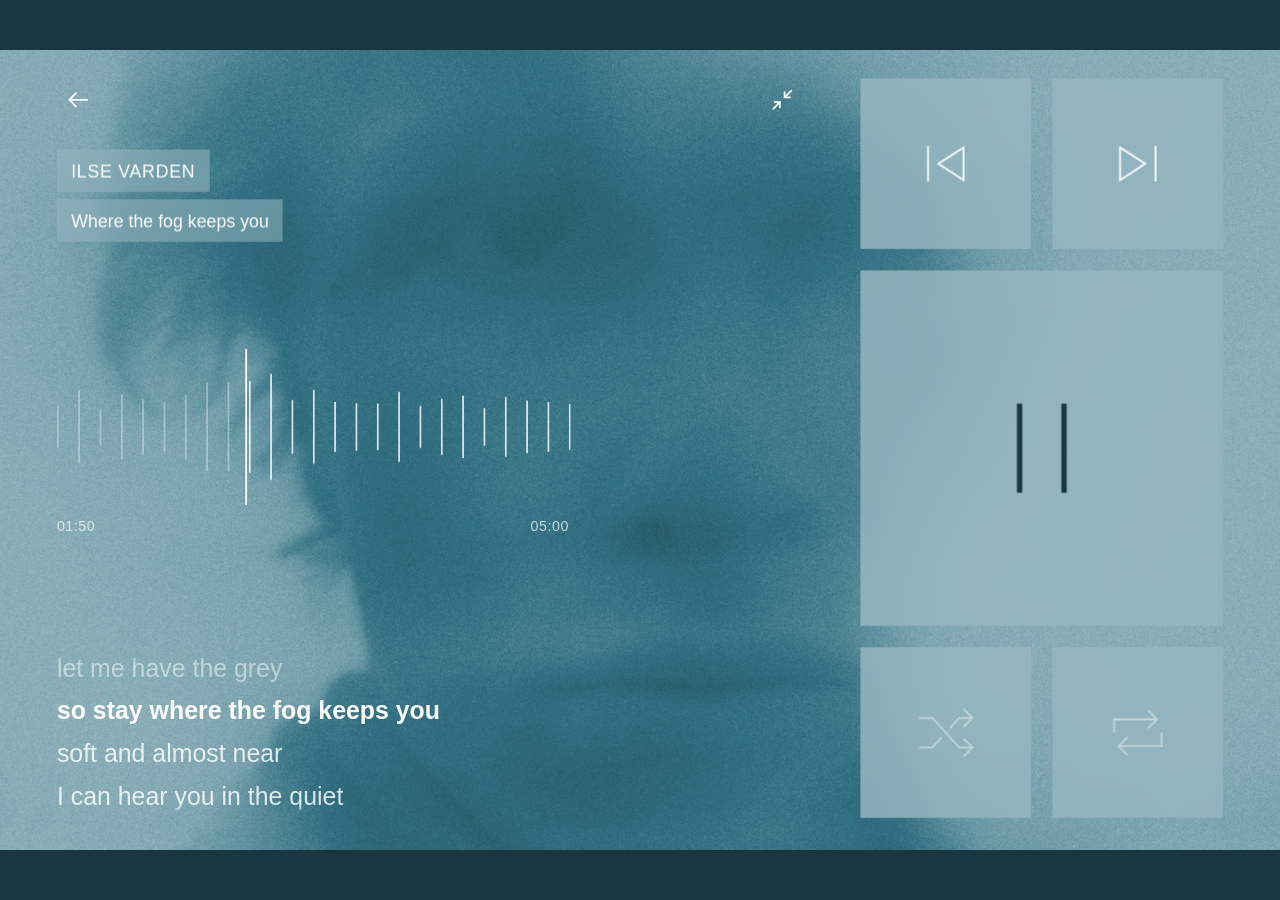
==== cool-calm-prototype.html @ d815b4c5 "Cool and Calm prototype v1: tinted portrait background, tile controls, sound line that shows progres" ====
<!doctype html>
<html lang="en">
<head>
<meta charset="utf-8">
<meta name="viewport" content="width=device-width, initial-scale=1">
<title>Cool and Calm · prototype</title>
<style>
  /* ── Tokens ───────────────────────────────────────────────
     8px grid: every margin, padding and gap is a multiple of 8. */
  :root {
    --space-1: 8px;
    --space-2: 16px;
    --space-3: 24px;
    --space-4: 32px;
    --space-6: 48px;
    --space-8: 64px;

    /* The three colors (Figma: Color 1, 2, 3) */
    --c1: #95b6bf;   /* mist: light */
    --c2: #317082;   /* deep blue-teal: middle */
    --c3: #183740;   /* night: dark */
    --white: #ffffff;
    --white-soft: rgba(255, 255, 255, 0.72);
    --tile: rgba(149, 182, 191, 0.86);   /* Color 1, slightly see-through */
    --tag:  rgba(149, 182, 191, 0.55);

    --sans: 'Helvetica Neue', Helvetica, Arial, sans-serif;
    --stroke: 2px;   /* sharp thin lines for the small icons */
  }

  html, body { margin: 0; height: 100%; background: var(--c3); overflow: hidden; }

  /* The screen is always 1440×900, scaled to fit the window */
  .stage {
    position: absolute; left: 50%; top: 50%;
    width: 1440px; height: 900px;
    transform-origin: 0 0;
    overflow: hidden;
    color: var(--white);
    font-family: var(--sans);
    background: var(--c2);
  }

  /* ── Background: the artist portrait, tinted live with the three colors (tritone) ── */
  .portrait {
    position: absolute; width: 1800px; height: 1800px;   /* zoomed in so the face fills the screen */
    left: -196px; top: -522px;
    filter: url(#tritone);
    user-select: none; pointer-events: none;
  }

  /* ── Icons: thin, sharp lines ── */
  .icon { fill: none; stroke: currentColor; stroke-linecap: butt; stroke-linejoin: miter; }
  .icon path { stroke-width: var(--stroke); vector-effect: non-scaling-stroke; }

  button { all: unset; cursor: pointer; box-sizing: border-box; }
  button:focus-visible { outline: 2px solid var(--white); outline-offset: 4px; }   /* 4px: deliberate half step */

  /* ── Left column: back/collapse, tags, sound line, lyrics ── */
  .left {
    position: absolute; left: var(--space-8); top: var(--space-4);
    width: 840px; height: 832px;    /* 840 = up to 64px before the tiles; 832 = same height as the tiles */
  }

  .top { display: flex; justify-content: space-between; height: 48px; }
  .top button { width: 48px; height: 48px; display: grid; place-items: center; color: var(--white); }
  .top .icon { width: 32px; height: 32px; transition: transform 0.25s cubic-bezier(.2, .8, .2, 1); }
  .top .back:hover .icon, .top .back:focus-visible .icon { transform: translateX(-4px); }
  .top .collapse:hover .icon, .top .collapse:focus-visible .icon { transform: scale(0.88); }

  .tags { margin-top: var(--space-4); display: flex; flex-direction: column; align-items: flex-start; gap: var(--space-1); }
  .tag {
    margin: 0; padding: var(--space-1) var(--space-2);
    font-size: 20px; line-height: 32px; font-weight: 400;
    background: var(--tag);
    -webkit-backdrop-filter: blur(8px); backdrop-filter: blur(8px);
  }
  .tag.artist { text-transform: uppercase; letter-spacing: 0.04em; font-weight: 500; }

  /* Sound line: thin bars that pulse with the music AND show progress.
     Bars already played fade into the fog; the bright line is "now". Click or drag to jump. */
  .sound { position: absolute; left: 0; top: 304px; width: 576px; }   /* roughly centered between tags and lyrics */
  .sound canvas { display: block; width: 576px; height: 176px; cursor: pointer; touch-action: none; }
  .times {
    margin-top: var(--space-2); display: flex; justify-content: space-between;
    font-size: 16px; line-height: 16px; letter-spacing: 0.04em;
    font-variant-numeric: tabular-nums; color: var(--white-soft);
  }

  /* Lyrics: 4 lines visible. The line being sung is always the 2nd one, in bold.
     Each new line moves the whole block up by one line. */
  .lyrics {
    position: absolute; left: 0; bottom: 0; width: 840px; height: 192px;   /* 4 lines × 48px */
    overflow: hidden;
    -webkit-mask-image: linear-gradient(to bottom, transparent 0, #000 16px, #000 176px, transparent 192px);
            mask-image: linear-gradient(to bottom, transparent 0, #000 16px, #000 176px, transparent 192px);
    transition: opacity 0.8s ease;
  }
  .lines { margin: 0; padding: 0; list-style: none; transition: transform 0.6s cubic-bezier(.4, 0, .2, 1); }
  .lines li {
    font-size: 28px; line-height: 48px; font-weight: 300; white-space: nowrap;
    opacity: 0.82; transition: opacity 0.6s ease;
  }
  .lines li.past { opacity: 0.5; }
  .lines li.now  { font-weight: 600; opacity: 1; }
  .paused .lyrics { opacity: 0.6; }

  /* ── Right column: the tile grid ── */
  .tiles {
    position: absolute; right: var(--space-8); top: var(--space-4);
    width: 408px; height: 832px;
    display: grid; gap: var(--space-3);
    grid-template-columns: 192px 192px;
    grid-template-rows: 192px 400px 192px;
    grid-template-areas: "prev next" "play play" "shuffle repeat";
  }
  .tile {
    display: grid; place-items: center;
    background: var(--tile); color: var(--white);
    -webkit-backdrop-filter: blur(8px); backdrop-filter: blur(8px);
  }
  .tile .icon { width: 80px; height: 80px; }
  /* Hover: the tile turns solid and the icon goes dark. Instant, like Warm and Calm. */
  .tile:hover, .tile:focus-visible { background: var(--c1); color: var(--c3); }
  .tile.toggle.off .icon { opacity: 0.45; }
  .tile.toggle.off:hover .icon { opacity: 0.8; }

  .prev { grid-area: prev; } .next { grid-area: next; }
  .shuffle { grid-area: shuffle; } .repeat { grid-area: repeat; }
  .play { grid-area: play; color: var(--c3); }
  .play .icon { width: 200px; height: 200px; }
  .play .icon path { stroke-width: 6px; }
  .play:hover { color: var(--c2); }
</style>
</head>
<body>

<!-- Tritone: black → Color 3, mid grey → Color 2, white → Color 1 -->
<svg width="0" height="0" style="position:absolute" aria-hidden="true">
  <filter id="tritone" color-interpolation-filters="sRGB">
    <feColorMatrix type="saturate" values="0"/>
    <feComponentTransfer>
      <feFuncR type="table" tableValues="0.094 0.192 0.584"/>
      <feFuncG type="table" tableValues="0.216 0.439 0.714"/>
      <feFuncB type="table" tableValues="0.251 0.510 0.749"/>
    </feComponentTransfer>
  </filter>
</svg>

<div class="stage" id="stage">
  <!-- Photo: Mason C on Unsplash (unsplash.com/photos/_HAZod2kpcM) -->
  <img class="portrait" src="images/cool-calm-portrait.jpg" alt="">

  <div class="left" id="ui">
    <div class="top">
      <button class="back" aria-label="Back">
        <svg class="icon" viewBox="0 0 24 24"><path d="M20 12H4.5"/><path d="M10.5 6L4.5 12L10.5 18"/></svg>
      </button>
      <button class="collapse" aria-label="Collapse">
        <svg class="icon" viewBox="0 0 24 24"><path d="M20 4L14 10"/><path d="M14 5V10H19"/><path d="M4 20L10 14"/><path d="M5 14H10V19"/></svg>
      </button>
    </div>

    <div class="tags">
      <p class="tag artist">Ilse Varden</p>
      <p class="tag">Where the fog keeps you</p>
    </div>

    <div class="sound">
      <canvas id="wave" aria-label="Song progress, 01:49 of 05:00" role="slider" aria-valuemin="0" aria-valuemax="300" aria-valuenow="109"></canvas>
      <div class="times"><span id="now">01:49</span><span>05:00</span></div>
    </div>

    <div class="lyrics" aria-live="polite"><ul class="lines" id="lines"></ul></div>
  </div>

  <div class="tiles">
    <button class="tile prev" aria-label="Previous song">
      <svg class="icon" viewBox="0 0 24 24"><path d="M18 6.5L9.5 12L18 17.5Z"/><path d="M6 6V18"/></svg>
    </button>
    <button class="tile next" aria-label="Next song">
      <svg class="icon" viewBox="0 0 24 24"><path d="M6 6.5L14.5 12L6 17.5Z"/><path d="M18 6V18"/></svg>
    </button>
    <button class="tile play" id="play" aria-label="Pause">
      <svg class="icon" id="playIcon" viewBox="0 0 24 24"><path d="M9 6V18"/><path d="M15 6V18"/></svg>
    </button>
    <button class="tile toggle off shuffle" id="shuffle" aria-label="Shuffle" aria-pressed="false">
      <svg class="icon" viewBox="0 0 24 24"><path d="M3 7H7.5L16.5 17H21"/><path d="M3 17H7.5L10.6 13.5"/><path d="M13.4 10.5L16.5 7H21"/><path d="M18 4L21 7L18 10"/><path d="M18 14L21 17L18 20"/></svg>
    </button>
    <button class="tile toggle off repeat" id="repeat" aria-label="Repeat" aria-pressed="false">
      <svg class="icon" viewBox="0 0 24 24"><path d="M4 12V7.5H18.5"/><path d="M15.5 4.5L18.5 7.5L15.5 10.5"/><path d="M20 12V16.5H5.5"/><path d="M8.5 13.5L5.5 16.5L8.5 19.5"/></svg>
    </button>
  </div>
</div>

<script>
/* ── Tuning knobs for the sound line ── */
const BAR_GAP      = 24;    // px between bars (576 / 24 = 25 bars)
const BAR_WIDTH    = 2;     // px
const SWELL        = 64;    // how much the bars rise around "now" (px)
const SWELL_WIDTH  = 56;    // how far that rise spreads to each side (px)
const PULSE        = 0.35;  // how much the bars move with the music (0 = still, 1 = wild)
const PLAYED_ALPHA = 0.35;  // played bars fade into the fog
const AHEAD_ALPHA  = 0.8;   // bars still to come

/* ── Fit the 1440×900 screen into the window ── */
const stage = document.getElementById('stage');
function fit() {
  const s = Math.min(innerWidth / 1440, innerHeight / 900);
  stage.style.transform = `scale(${s}) translate(-50%, -50%)`;
}
addEventListener('resize', fit); fit();

/* ── The song: plays in real time from 1:49, stops at 5:00 ── */
const SONG_LENGTH = 300;
const START_AT = 109;
const LINE_SECONDS = 3;   // a new lyric line every 3 seconds

/* LYRICS of "Where the Fog Keeps You" by Ilse Varden (made up). */
const CHORUS = [
  'so stay where the fog keeps you',
  'soft and almost near',
  'I can hear you in the quiet',
  "I just can't see you here",
  'stay where the fog keeps you',
  'half a face, half a glow',
  'if the morning never clears',
  'I will never have to know',
];
const LYRICS = [
  'I walked out past the birches',
  'where the morning loses shape',
  'your name was in the white air',
  "like a door I couldn't take",
  'the lake forgot its edges',
  'the road forgot its end',
  "I said I'd wait until it lifted",
  'I am saying it again',
  ...CHORUS,
  'the window holds your outline',
  'the kettle holds the heat',
  'there are footsteps in the frost',
  "that don't belong to my feet",
  'I keep the porch light burning',
  'though it barely finds the ground',
  'everything is listening',
  'nothing makes a sound',
  ...CHORUS,
  'and if it lifts tomorrow',
  'let it lift slow',
  'let me have the grey a little longer',
  'let me have the grey',
  ...CHORUS,                      // at 1:49 the bold line is the chorus opening
  'where the fog keeps you',
  'where the fog keeps you',
  'soft and almost near',
];

/* One list item per 3-second slot of the whole song (the lyrics loop if they run out). */
const linesEl = document.getElementById('lines');
const SLOTS = Math.ceil(SONG_LENGTH / LINE_SECONDS);
const items = [];
for (let k = 0; k < SLOTS; k++) {
  const li = document.createElement('li');
  li.textContent = LYRICS[k % LYRICS.length];
  linesEl.appendChild(li);
  items.push(li);
}
let lineIndex = -1;
function showLine(k, jump) {
  if (k === lineIndex) return;
  const far = Math.abs(k - lineIndex) > 2;
  if (lineIndex >= 0) items[lineIndex].classList.remove('now');
  items.forEach((li, i) => li.classList.toggle('past', i < k));
  items[k].classList.add('now');
  // the current line sits in the 2nd row: shift the list so line k-1 is at the top
  if (far || jump) linesEl.style.transition = 'none';
  linesEl.style.transform = `translateY(${-(k - 1) * 48}px)`;
  if (far || jump) { linesEl.getBoundingClientRect(); linesEl.style.transition = ''; }
  lineIndex = k;
}

let position = START_AT;
const fmt = (s) => `${String(Math.floor(s / 60)).padStart(2, '0')}:${String(Math.floor(s % 60)).padStart(2, '0')}`;
const nowEl = document.getElementById('now');

/* ── Sound line ── */
const wave = document.getElementById('wave');
const W = 576, H = 176;
const dpr = window.devicePixelRatio || 1;
wave.width = (W + BAR_WIDTH) * dpr; wave.height = H * dpr;
wave.style.width = (W + BAR_WIDTH) + 'px';
const ctx = wave.getContext('2d');
ctx.scale(dpr, dpr);
const BARS = Math.floor(W / BAR_GAP) + 1;
// each bar has its own resting height, like the shape of the song
const rest = Array.from({ length: BARS }, (_, i) => 40 + 24 * Math.sin(i * 1.7) ** 2 + 16 * Math.sin(i * 0.45 + 1) ** 2);
let energy = 1;   // 1 while playing, eases to 0 when paused (the line goes quiet)

function drawWave(t) {
  ctx.clearRect(0, 0, W + BAR_WIDTH, H);
  const px = position / SONG_LENGTH * W;
  for (let i = 0; i < BARS; i++) {
    const x = i * BAR_GAP;
    const d = x - px;
    const swell = SWELL * Math.exp(-((d / SWELL_WIDTH) ** 2));
    const wobble = Math.sin(t * 0.0042 + i * 2.1) * 0.6 + Math.sin(t * 0.0067 + i * 0.9) * 0.4;
    const live = rest[i] * (1 + PULSE * wobble) + swell * (0.85 + 0.15 * Math.sin(t * 0.009 + i));
    const quiet = 16;
    const h = quiet + (live - quiet) * energy;
    ctx.fillStyle = `rgba(255,255,255,${d < 0 ? PLAYED_ALPHA : AHEAD_ALPHA})`;
    ctx.fillRect(x, (H - h) / 2, BAR_WIDTH, h);
  }
  // "now": one bright line through the full height
  ctx.fillStyle = '#fff';
  ctx.fillRect(Math.round(px), 0, BAR_WIDTH, H);
}

function render(jump) {
  nowEl.textContent = fmt(position);
  wave.setAttribute('aria-valuenow', String(Math.floor(position)));
  wave.setAttribute('aria-label', `Song progress, ${fmt(position)} of 05:00`);
  showLine(Math.min(SLOTS - 1, Math.floor(position / LINE_SECONDS)), jump);
}

let last = null;
function tick(ms) {
  const dt = last === null ? 0 : (ms - last) / 1000;
  last = ms;
  if (playing) {
    position += dt;
    if (position >= SONG_LENGTH) { position = SONG_LENGTH; setPlaying(false); }
    render();
  }
  energy += ((playing ? 1 : 0) - energy) * Math.min(1, dt * 2.5);
  drawWave(ms);
  requestAnimationFrame(tick);
}

/* Click or drag on the sound line to jump */
function seek(e) {
  const r = wave.getBoundingClientRect();
  const f = Math.max(0, Math.min(1, (e.clientX - r.left) / (r.width * W / (W + BAR_WIDTH))));
  position = f * SONG_LENGTH;
  render(true);
}
wave.addEventListener('pointerdown', (e) => { wave.setPointerCapture(e.pointerId); seek(e); });
wave.addEventListener('pointermove', (e) => { if (wave.hasPointerCapture(e.pointerId)) seek(e); });

/* ── Play / pause, shuffle, repeat ── */
const ui = document.getElementById('ui');
const playBtn = document.getElementById('play');
const playIcon = document.getElementById('playIcon');
const PAUSE = '<path d="M9 6V18"/><path d="M15 6V18"/>';
const PLAY  = '<path d="M8.5 5.5L18.5 12L8.5 18.5Z"/>';
let playing = true;
function setPlaying(p) {
  playing = p;
  playIcon.innerHTML = p ? PAUSE : PLAY;
  playBtn.setAttribute('aria-label', p ? 'Pause' : 'Play');
  ui.classList.toggle('paused', !p);
}
function togglePlay() {
  if (!playing && position >= SONG_LENGTH) position = 0;
  setPlaying(!playing);
}
playBtn.addEventListener('click', togglePlay);
addEventListener('keydown', (e) => { if (e.code === 'Space') { e.preventDefault(); togglePlay(); } });
for (const id of ['shuffle', 'repeat']) {
  const b = document.getElementById(id);
  b.addEventListener('click', () => {
    const on = b.classList.toggle('off') === false;
    b.setAttribute('aria-pressed', String(on));
  });
}

/* ── Inside Color Shift: back, collapse and Esc close the full-screen view ── */
function askToCollapse() { if (window.parent !== window) window.parent.postMessage({ colorShift: 'collapse' }, '*'); }
document.querySelector('.top .back').addEventListener('click', askToCollapse);
document.querySelector('.top .collapse').addEventListener('click', askToCollapse);
addEventListener('keydown', (e) => { if (e.key === 'Escape') askToCollapse(); });

render(true);
requestAnimationFrame(tick);
</script>
</body>
</html>
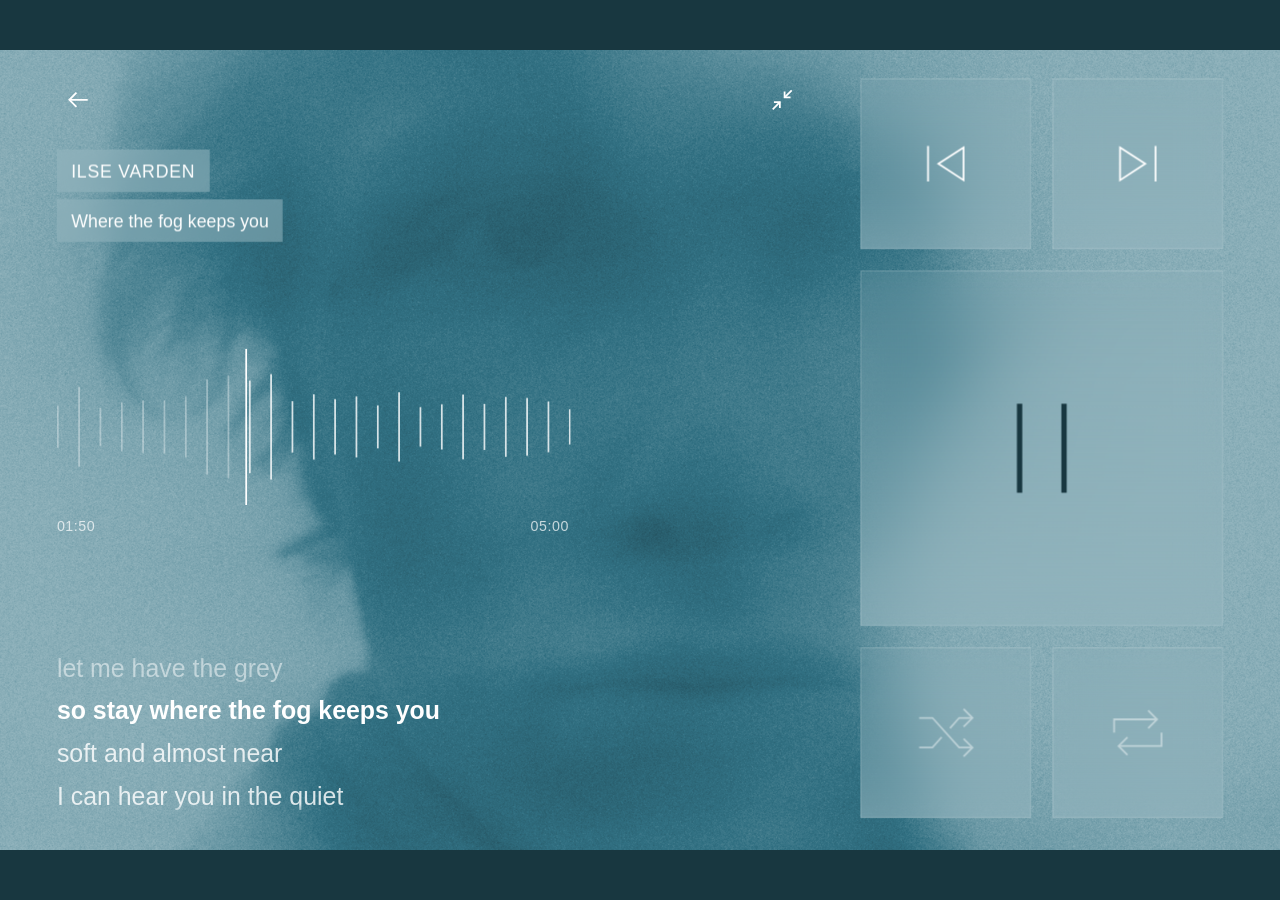
==== commit 03fc1690: "Cool and Calm prototype v2: frosted glass tiles with fog settling inside, hover thickens the fog Co-" ====
--- a/cool-calm-prototype.html
+++ b/cool-calm-prototype.html
@@ -114,14 +114,22 @@
     grid-template-rows: 192px 400px 192px;
     grid-template-areas: "prev next" "play play" "shuffle repeat";
   }
+  /* v2: frosted glass with fog settling inside. The face shows softly through;
+     the mist is thicker at the bottom of each tile and thins out toward the top. */
   .tile {
-    display: grid; place-items: center;
-    background: var(--tile); color: var(--white);
-    -webkit-backdrop-filter: blur(8px); backdrop-filter: blur(8px);
-  }
+    display: grid; place-items: center; color: var(--white);
+    background: linear-gradient(to top,
+      rgba(149, 182, 191, var(--fog-bottom)) 0%,
+      rgba(149, 182, 191, var(--fog-middle)) 55%,
+      rgba(149, 182, 191, var(--fog-top)) 100%);
+    -webkit-backdrop-filter: blur(var(--glass-blur)); backdrop-filter: blur(var(--glass-blur));
+    box-shadow: inset 0 0 0 1px rgba(255, 255, 255, 0.18);   /* faint glass edge */
+    --fog-bottom: 0.62; --fog-middle: 0.36; --fog-top: 0.18;
+  }
+  .stage { --glass-blur: 24px; }   /* how blurry the photo looks through the glass */
   .tile .icon { width: 80px; height: 80px; }
-  /* Hover: the tile turns solid and the icon goes dark. Instant, like Warm and Calm. */
-  .tile:hover, .tile:focus-visible { background: var(--c1); color: var(--c3); }
+  /* Hover: the fog thickens and the icon goes dark. Instant, like Warm and Calm. */
+  .tile:hover, .tile:focus-visible { --fog-bottom: 0.92; --fog-middle: 0.8; --fog-top: 0.66; color: var(--c3); }
   .tile.toggle.off .icon { opacity: 0.45; }
   .tile.toggle.off:hover .icon { opacity: 0.8; }
 
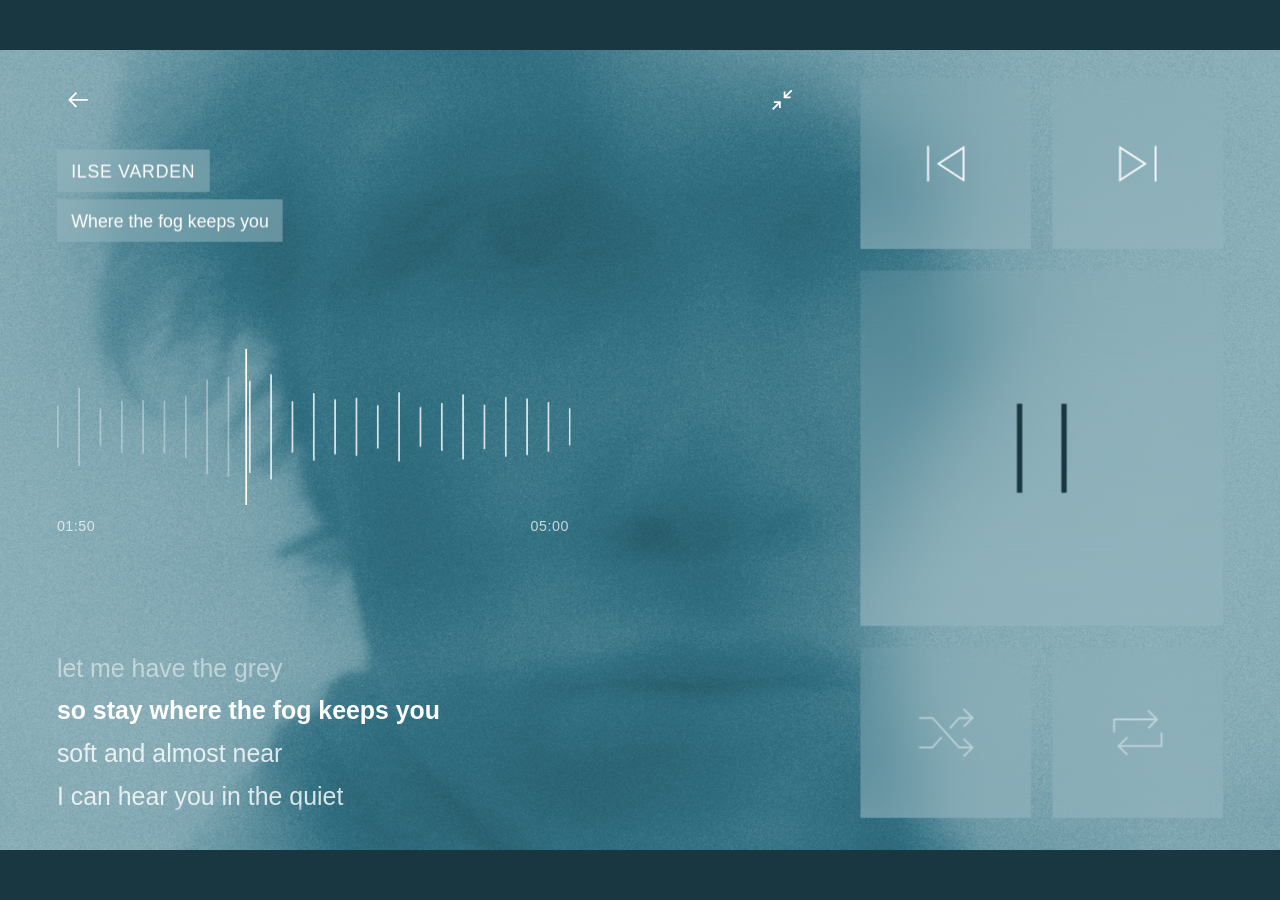
==== commit 34ac39f2: "Cool and Calm prototype: v2 tiles without the white edge line Co-Authored-By: Claude Opus 5.5 <norep" ====
--- a/cool-calm-prototype.html
+++ b/cool-calm-prototype.html
@@ -123,7 +123,6 @@
       rgba(149, 182, 191, var(--fog-middle)) 55%,
       rgba(149, 182, 191, var(--fog-top)) 100%);
     -webkit-backdrop-filter: blur(var(--glass-blur)); backdrop-filter: blur(var(--glass-blur));
-    box-shadow: inset 0 0 0 1px rgba(255, 255, 255, 0.18);   /* faint glass edge */
     --fog-bottom: 0.62; --fog-middle: 0.36; --fog-top: 0.18;
   }
   .stage { --glass-blur: 24px; }   /* how blurry the photo looks through the glass */
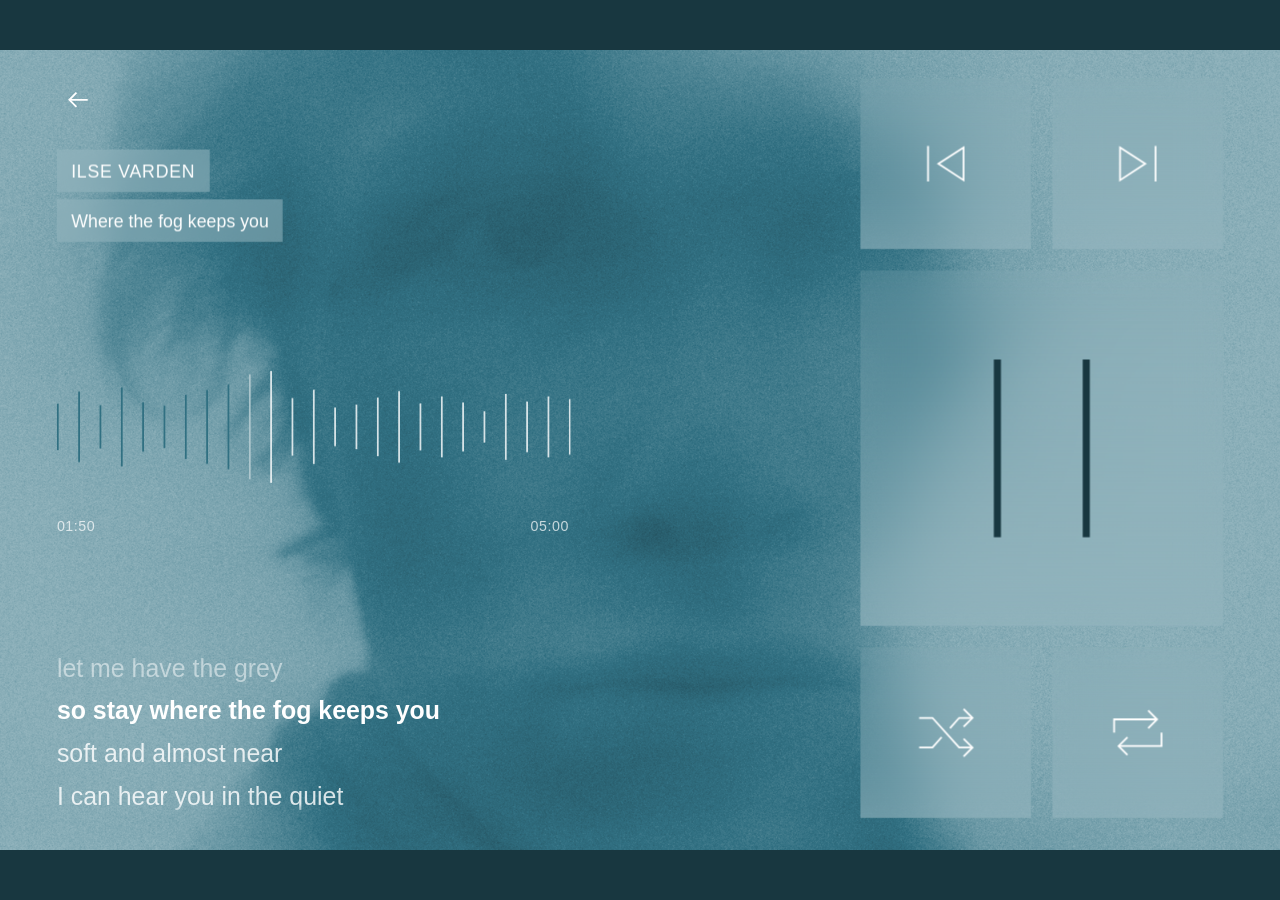
==== commit 65808923: "Cool and Calm is the second photo's design: prototype v3 live in the flow Progress shown by color on" ====
--- a/cool-calm-prototype.html
+++ b/cool-calm-prototype.html
@@ -62,11 +62,10 @@
     width: 840px; height: 832px;    /* 840 = up to 64px before the tiles; 832 = same height as the tiles */
   }
 
-  .top { display: flex; justify-content: space-between; height: 48px; }
+  .top { display: flex; height: 48px; }
   .top button { width: 48px; height: 48px; display: grid; place-items: center; color: var(--white); }
   .top .icon { width: 32px; height: 32px; transition: transform 0.25s cubic-bezier(.2, .8, .2, 1); }
   .top .back:hover .icon, .top .back:focus-visible .icon { transform: translateX(-4px); }
-  .top .collapse:hover .icon, .top .collapse:focus-visible .icon { transform: scale(0.88); }
 
   .tags { margin-top: var(--space-4); display: flex; flex-direction: column; align-items: flex-start; gap: var(--space-1); }
   .tag {
@@ -129,14 +128,20 @@
   .tile .icon { width: 80px; height: 80px; }
   /* Hover: the fog thickens and the icon goes dark. Instant, like Warm and Calm. */
   .tile:hover, .tile:focus-visible { --fog-bottom: 0.92; --fog-middle: 0.8; --fog-top: 0.66; color: var(--c3); }
-  .tile.toggle.off .icon { opacity: 0.45; }
-  .tile.toggle.off:hover .icon { opacity: 0.8; }
+  /* Shuffle / repeat: the icon always looks the same (it used to be faded when off,
+     which made its lines look thinner). When on, a short line appears under it. */
+  .tile.toggle { position: relative; }
+  .tile.toggle::after {
+    content: ''; position: absolute; left: 50%; bottom: var(--space-4);
+    width: 24px; height: 2px; margin-left: -12px; background: currentColor;
+  }
+  .tile.toggle.off::after { display: none; }
 
   .prev { grid-area: prev; } .next { grid-area: next; }
   .shuffle { grid-area: shuffle; } .repeat { grid-area: repeat; }
   .play { grid-area: play; color: var(--c3); }
-  .play .icon { width: 200px; height: 200px; }
-  .play .icon path { stroke-width: 6px; }
+  .play .icon { width: 400px; height: 400px; }   /* v3: twice as big, fills more of the tile */
+  .play .icon path { stroke-width: 8px; }
   .play:hover { color: var(--c2); }
 </style>
 </head>
@@ -163,9 +168,6 @@
       <button class="back" aria-label="Back">
         <svg class="icon" viewBox="0 0 24 24"><path d="M20 12H4.5"/><path d="M10.5 6L4.5 12L10.5 18"/></svg>
       </button>
-      <button class="collapse" aria-label="Collapse">
-        <svg class="icon" viewBox="0 0 24 24"><path d="M20 4L14 10"/><path d="M14 5V10H19"/><path d="M4 20L10 14"/><path d="M5 14H10V19"/></svg>
-      </button>
     </div>
 
     <div class="tags">
@@ -207,8 +209,10 @@
 const SWELL        = 64;    // how much the bars rise around "now" (px)
 const SWELL_WIDTH  = 56;    // how far that rise spreads to each side (px)
 const PULSE        = 0.35;  // how much the bars move with the music (0 = still, 1 = wild)
-const PLAYED_ALPHA = 0.35;  // played bars fade into the fog
-const AHEAD_ALPHA  = 0.8;   // bars still to come
+const AHEAD  = [255, 255, 255, 0.8];   // bars still to come: soft white
+const PLAYED = [49, 112, 130, 1];      // played bars: Color 2
+// Progress is shown by color only: each bar slowly turns from white to Color 2
+// while the song passes it (25 bars over 5:00 = about 12 seconds per bar).
 
 /* ── Fit the 1440×900 screen into the window ── */
 const stage = document.getElementById('stage');
@@ -315,12 +319,12 @@
     const live = rest[i] * (1 + PULSE * wobble) + swell * (0.85 + 0.15 * Math.sin(t * 0.009 + i));
     const quiet = 16;
     const h = quiet + (live - quiet) * energy;
-    ctx.fillStyle = `rgba(255,255,255,${d < 0 ? PLAYED_ALPHA : AHEAD_ALPHA})`;
+    // how far the song has passed this bar: 0 = not yet, 1 = fully played
+    const f = Math.max(0, Math.min(1, (px - (x - BAR_GAP / 2)) / BAR_GAP));
+    const c = AHEAD.map((a, k) => a + (PLAYED[k] - a) * f);
+    ctx.fillStyle = `rgba(${c[0]},${c[1]},${c[2]},${c[3]})`;
     ctx.fillRect(x, (H - h) / 2, BAR_WIDTH, h);
   }
-  // "now": one bright line through the full height
-  ctx.fillStyle = '#fff';
-  ctx.fillRect(Math.round(px), 0, BAR_WIDTH, H);
 }
 
 function render(jump) {
@@ -384,7 +388,6 @@
 /* ── Inside Color Shift: back, collapse and Esc close the full-screen view ── */
 function askToCollapse() { if (window.parent !== window) window.parent.postMessage({ colorShift: 'collapse' }, '*'); }
 document.querySelector('.top .back').addEventListener('click', askToCollapse);
-document.querySelector('.top .collapse').addEventListener('click', askToCollapse);
 addEventListener('keydown', (e) => { if (e.key === 'Escape') askToCollapse(); });
 
 render(true);
